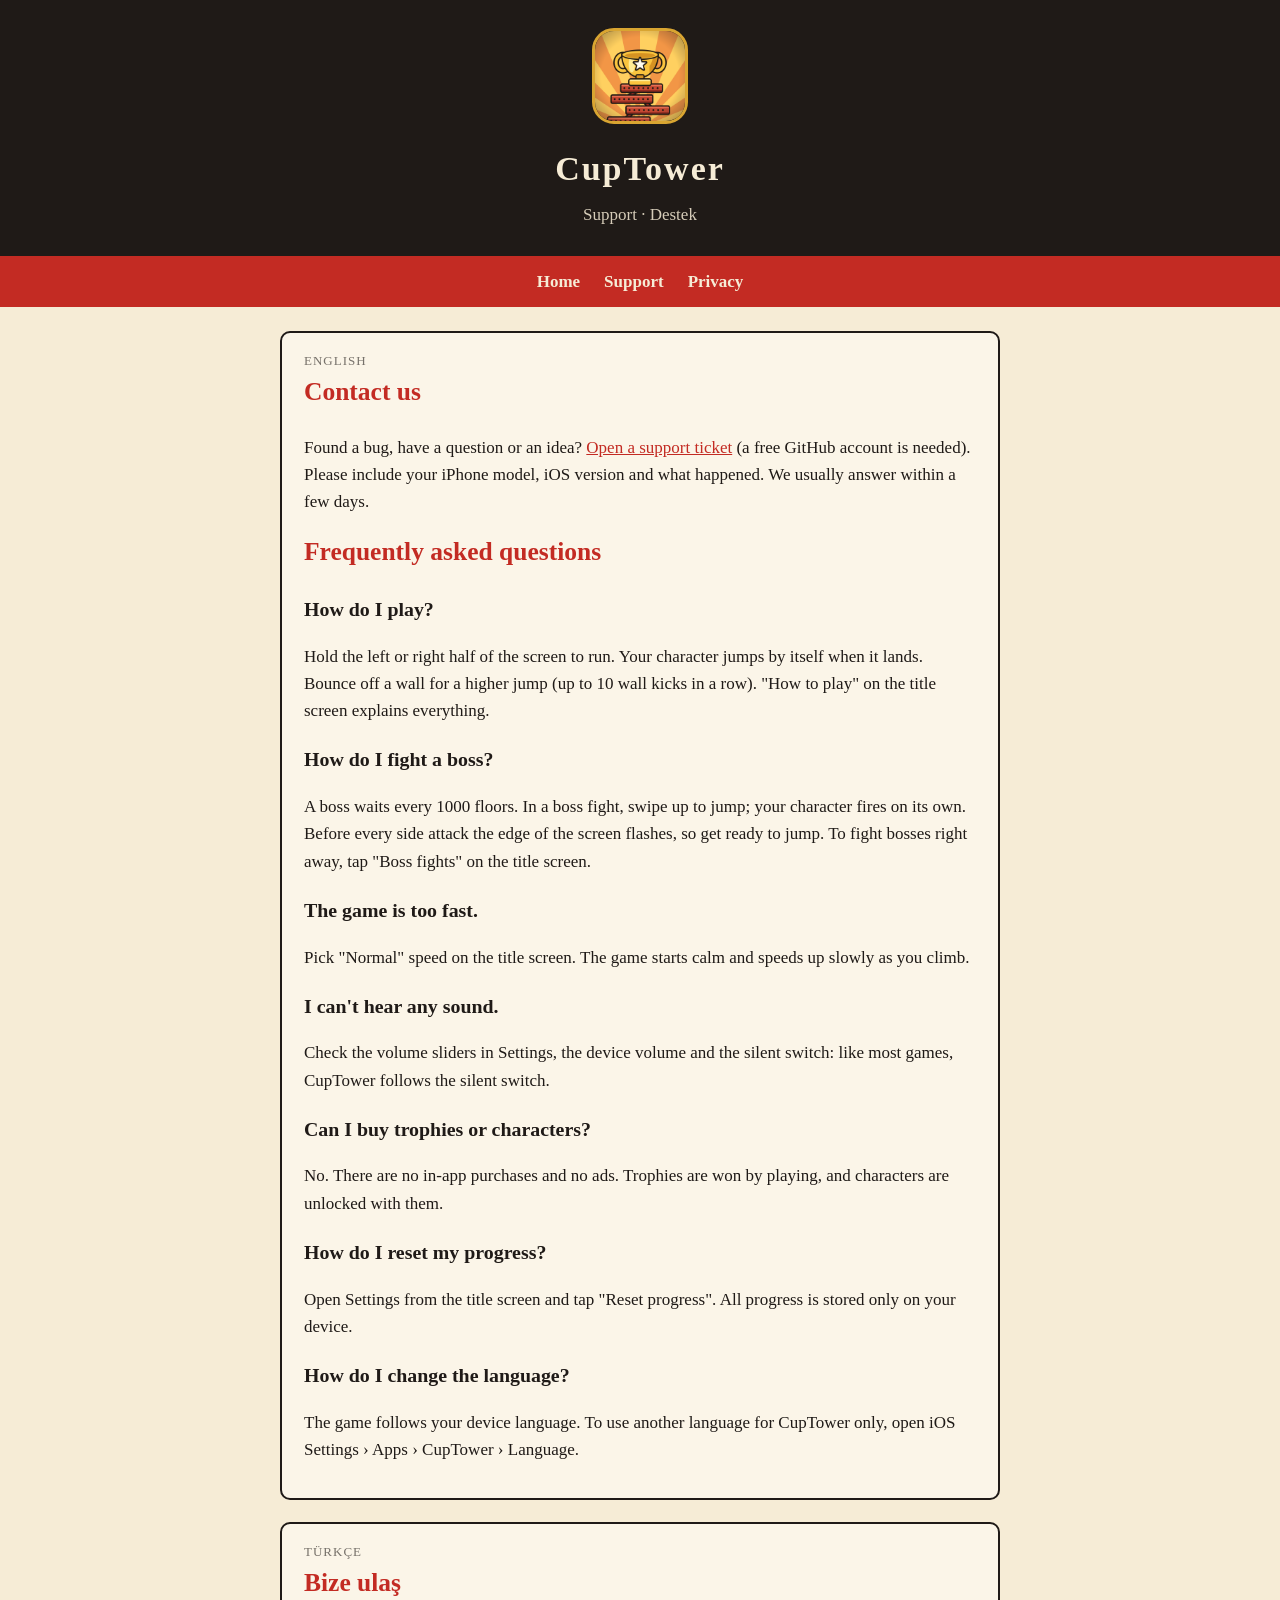
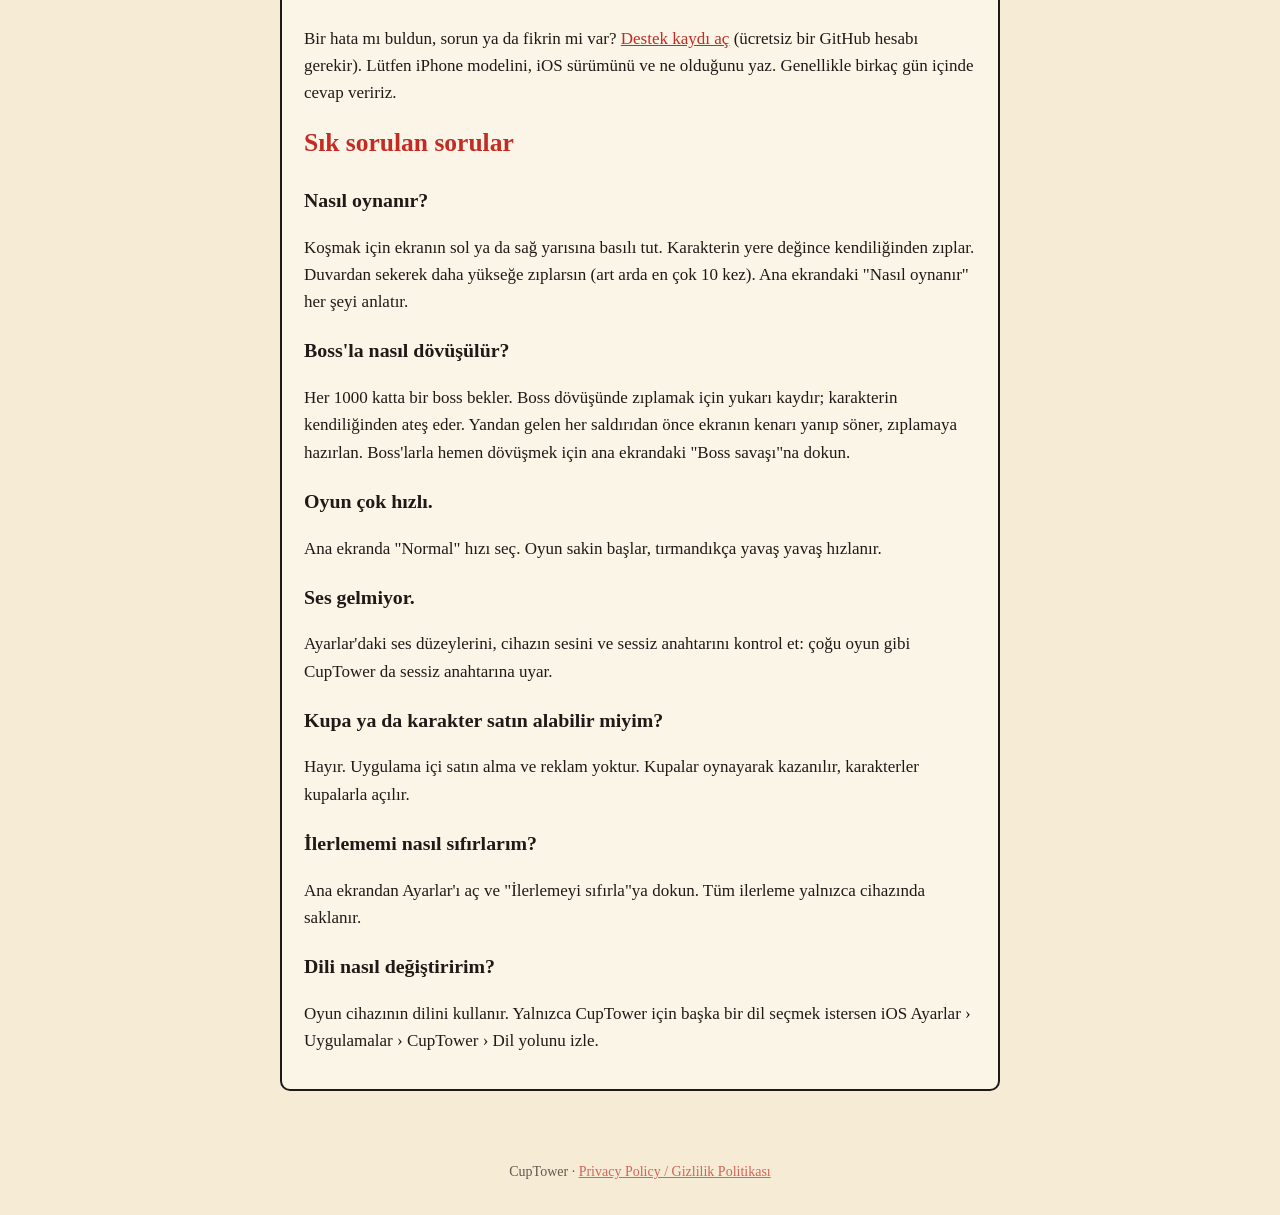
==== site/support.html @ 0b37d9e1 "App Store hazırlığı: benzerlik temizliği, gizlilik ve destek sayfaları, otomatik ekran görüntüleri -" ====
﻿<!doctype html>
<html lang="en">
<head>
<meta charset="utf-8">
<meta name="viewport" content="width=device-width, initial-scale=1">
<title>CupTower – Support / Destek</title>
<link rel="stylesheet" href="style.css">
</head>
<body>
<header><img src="icon.png" alt="CupTower icon"><h1>CupTower</h1><p>Support · Destek</p></header>
<nav><a href="index.html">Home</a><a href="support.html">Support</a><a href="privacy.html">Privacy</a></nav>
<main>
<section>
<div class="lang">English</div>
<h2>Contact us</h2>
<p>Found a bug, have a question or an idea? <a href="https://github.com/platuk/cuptower/issues/new">Open a support ticket</a> (a free GitHub account is needed). Please include your iPhone model, iOS version and what happened. We usually answer within a few days.</p>
<h2>Frequently asked questions</h2>
<h3>How do I play?</h3>
<p>Hold the left or right half of the screen to run. Your character jumps by itself when it lands. Bounce off a wall for a higher jump (up to 10 wall kicks in a row). "How to play" on the title screen explains everything.</p>
<h3>How do I fight a boss?</h3>
<p>A boss waits every 1000 floors. In a boss fight, swipe up to jump; your character fires on its own. Before every side attack the edge of the screen flashes, so get ready to jump. To fight bosses right away, tap "Boss fights" on the title screen.</p>
<h3>The game is too fast.</h3>
<p>Pick "Normal" speed on the title screen. The game starts calm and speeds up slowly as you climb.</p>
<h3>I can't hear any sound.</h3>
<p>Check the volume sliders in Settings, the device volume and the silent switch: like most games, CupTower follows the silent switch.</p>
<h3>Can I buy trophies or characters?</h3>
<p>No. There are no in-app purchases and no ads. Trophies are won by playing, and characters are unlocked with them.</p>
<h3>How do I reset my progress?</h3>
<p>Open Settings from the title screen and tap "Reset progress". All progress is stored only on your device.</p>
<h3>How do I change the language?</h3>
<p>The game follows your device language. To use another language for CupTower only, open iOS Settings › Apps › CupTower › Language.</p>
</section>
<section>
<div class="lang">Türkçe</div>
<h2>Bize ulaş</h2>
<p>Bir hata mı buldun, sorun ya da fikrin mi var? <a href="https://github.com/platuk/cuptower/issues/new">Destek kaydı aç</a> (ücretsiz bir GitHub hesabı gerekir). Lütfen iPhone modelini, iOS sürümünü ve ne olduğunu yaz. Genellikle birkaç gün içinde cevap veririz.</p>
<h2>Sık sorulan sorular</h2>
<h3>Nasıl oynanır?</h3>
<p>Koşmak için ekranın sol ya da sağ yarısına basılı tut. Karakterin yere değince kendiliğinden zıplar. Duvardan sekerek daha yükseğe zıplarsın (art arda en çok 10 kez). Ana ekrandaki "Nasıl oynanır" her şeyi anlatır.</p>
<h3>Boss'la nasıl dövüşülür?</h3>
<p>Her 1000 katta bir boss bekler. Boss dövüşünde zıplamak için yukarı kaydır; karakterin kendiliğinden ateş eder. Yandan gelen her saldırıdan önce ekranın kenarı yanıp söner, zıplamaya hazırlan. Boss'larla hemen dövüşmek için ana ekrandaki "Boss savaşı"na dokun.</p>
<h3>Oyun çok hızlı.</h3>
<p>Ana ekranda "Normal" hızı seç. Oyun sakin başlar, tırmandıkça yavaş yavaş hızlanır.</p>
<h3>Ses gelmiyor.</h3>
<p>Ayarlar'daki ses düzeylerini, cihazın sesini ve sessiz anahtarını kontrol et: çoğu oyun gibi CupTower da sessiz anahtarına uyar.</p>
<h3>Kupa ya da karakter satın alabilir miyim?</h3>
<p>Hayır. Uygulama içi satın alma ve reklam yoktur. Kupalar oynayarak kazanılır, karakterler kupalarla açılır.</p>
<h3>İlerlememi nasıl sıfırlarım?</h3>
<p>Ana ekrandan Ayarlar'ı aç ve "İlerlemeyi sıfırla"ya dokun. Tüm ilerleme yalnızca cihazında saklanır.</p>
<h3>Dili nasıl değiştiririm?</h3>
<p>Oyun cihazının dilini kullanır. Yalnızca CupTower için başka bir dil seçmek istersen iOS Ayarlar › Uygulamalar › CupTower › Dil yolunu izle.</p>
</section>
</main>
<footer>CupTower · <a href="privacy.html">Privacy Policy / Gizlilik Politikası</a></footer>
</body>
</html>
---- site/style.css ----
:root { --ink: #1f1a17; --cream: #f6ecd6; --paper: #fbf5e8; --red: #c32b23; --gold: #d9a531; }
* { box-sizing: border-box; }
body { margin: 0; background: var(--cream); color: var(--ink); font: 17px/1.6 Georgia, "Times New Roman", serif; }
header { background: var(--ink); color: var(--cream); padding: 28px 20px; text-align: center; }
header img { width: 96px; height: 96px; border-radius: 22px; border: 3px solid var(--gold); }
header h1 { margin: 10px 0 0; font-size: 34px; letter-spacing: 2px; }
header p { margin: 4px 0 0; opacity: .85; }
nav { text-align: center; padding: 12px; background: var(--red); }
nav a { color: var(--cream); margin: 0 12px; font-weight: bold; text-decoration: none; }
main { max-width: 760px; margin: 0 auto; padding: 24px 20px 48px; }
section { background: var(--paper); border: 2px solid var(--ink); border-radius: 10px; padding: 18px 22px; margin: 0 0 22px; }
h2 { margin-top: 0; color: var(--red); }
h3 { margin-bottom: 4px; }
a { color: var(--red); }
.lang { font-size: 13px; letter-spacing: 1px; text-transform: uppercase; opacity: .6; }
footer { text-align: center; font-size: 14px; opacity: .7; padding: 0 20px 32px; }
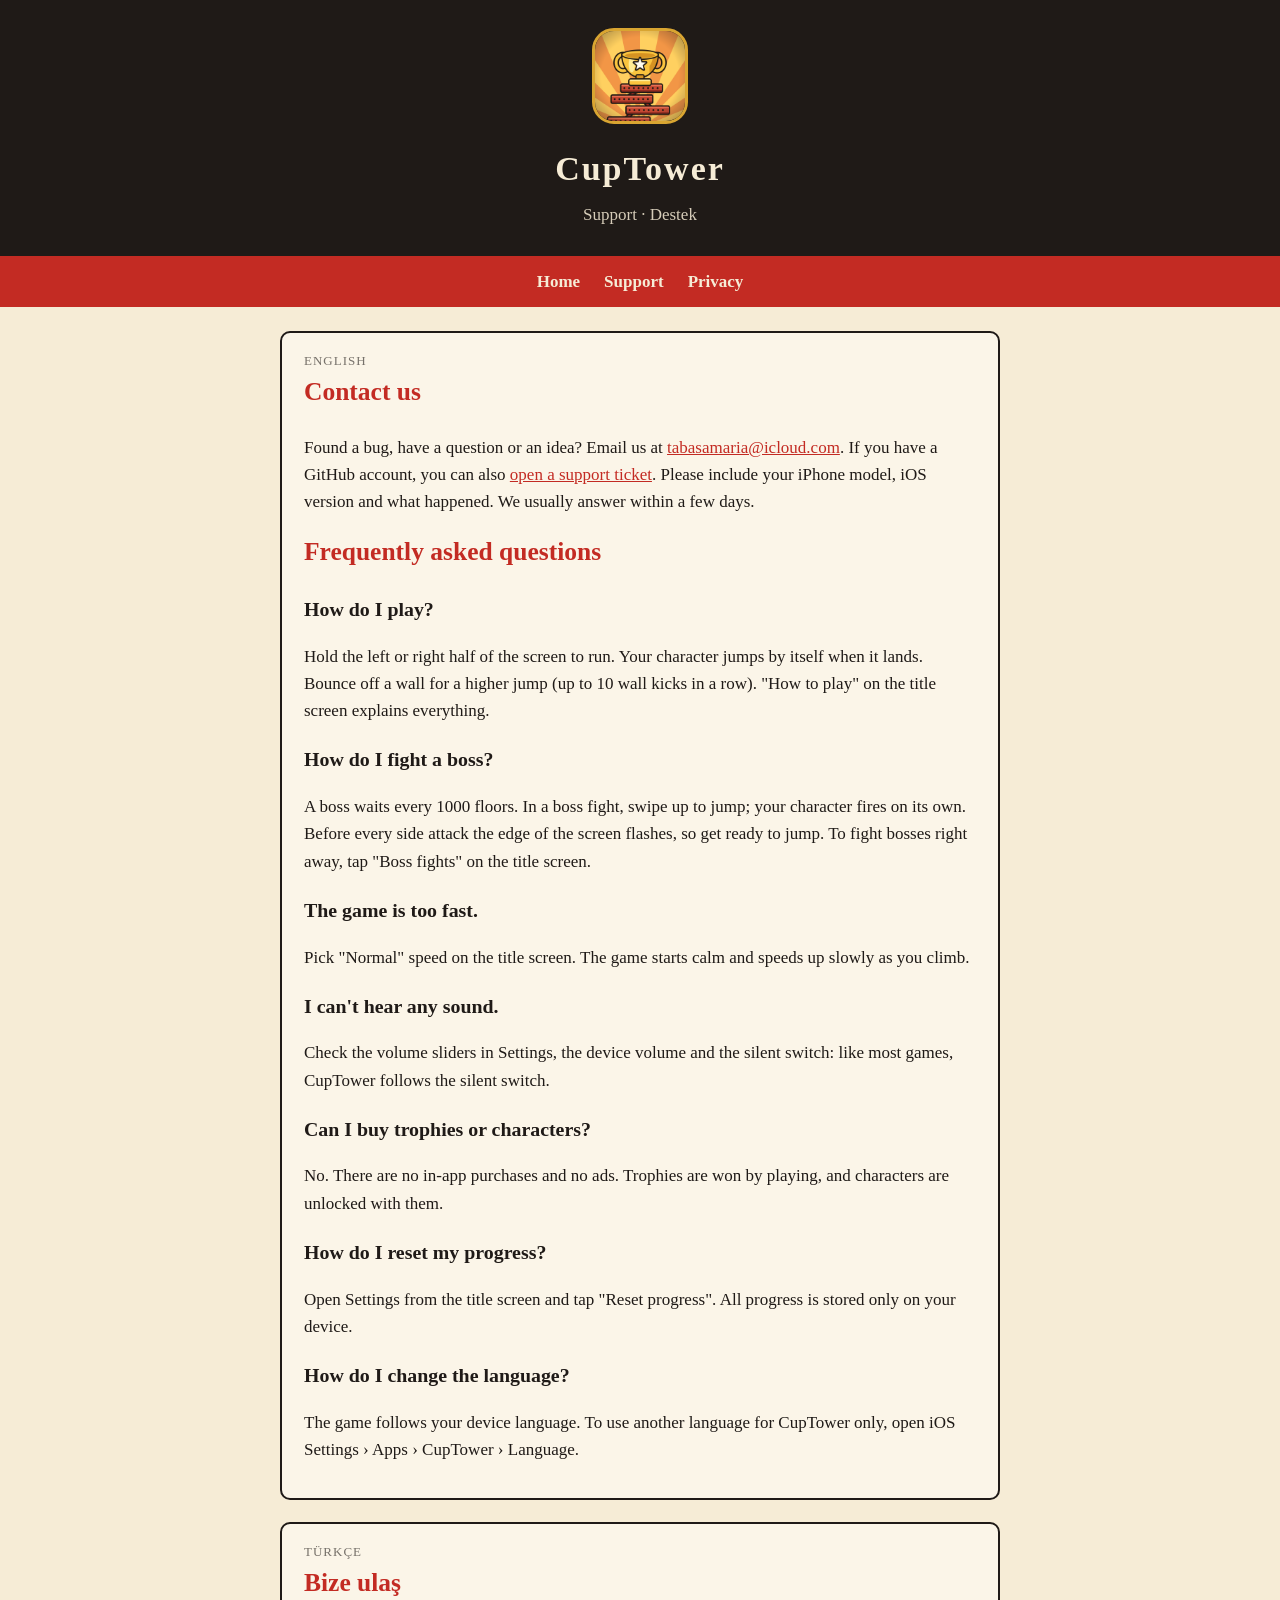
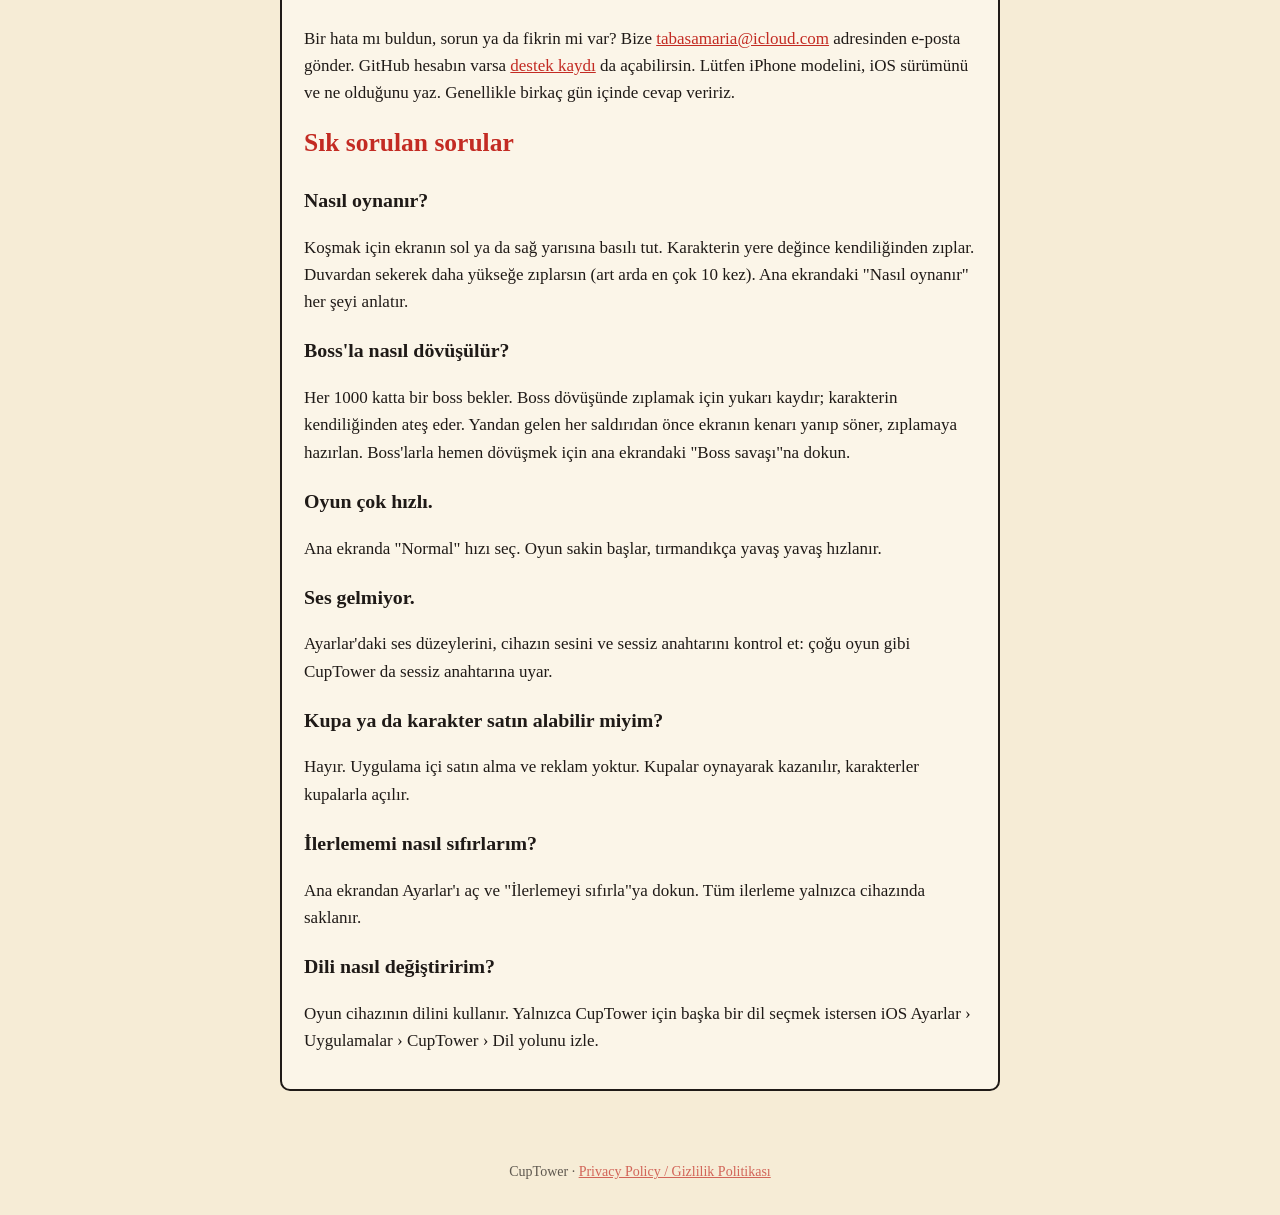
==== commit 66152623: "Destek sayfası: e-posta ile iletişim Co-Authored-By: Claude Opus 5.5 <noreply@anthropic.com>" ====
--- a/site/support.html
+++ b/site/support.html
@@ -1,4 +1,4 @@
-﻿<!doctype html>
+<!doctype html>
 <html lang="en">
 <head>
 <meta charset="utf-8">
@@ -13,7 +13,7 @@
 <section>
 <div class="lang">English</div>
 <h2>Contact us</h2>
-<p>Found a bug, have a question or an idea? <a href="https://github.com/platuk/cuptower/issues/new">Open a support ticket</a> (a free GitHub account is needed). Please include your iPhone model, iOS version and what happened. We usually answer within a few days.</p>
+<p>Found a bug, have a question or an idea? Email us at <a href="mailto:tabasamaria@icloud.com">tabasamaria@icloud.com</a>. If you have a GitHub account, you can also <a href="https://github.com/platuk/cuptower/issues/new">open a support ticket</a>. Please include your iPhone model, iOS version and what happened. We usually answer within a few days.</p>
 <h2>Frequently asked questions</h2>
 <h3>How do I play?</h3>
 <p>Hold the left or right half of the screen to run. Your character jumps by itself when it lands. Bounce off a wall for a higher jump (up to 10 wall kicks in a row). "How to play" on the title screen explains everything.</p>
@@ -33,7 +33,7 @@
 <section>
 <div class="lang">Türkçe</div>
 <h2>Bize ulaş</h2>
-<p>Bir hata mı buldun, sorun ya da fikrin mi var? <a href="https://github.com/platuk/cuptower/issues/new">Destek kaydı aç</a> (ücretsiz bir GitHub hesabı gerekir). Lütfen iPhone modelini, iOS sürümünü ve ne olduğunu yaz. Genellikle birkaç gün içinde cevap veririz.</p>
+<p>Bir hata mı buldun, sorun ya da fikrin mi var? Bize <a href="mailto:tabasamaria@icloud.com">tabasamaria@icloud.com</a> adresinden e-posta gönder. GitHub hesabın varsa <a href="https://github.com/platuk/cuptower/issues/new">destek kaydı</a> da açabilirsin. Lütfen iPhone modelini, iOS sürümünü ve ne olduğunu yaz. Genellikle birkaç gün içinde cevap veririz.</p>
 <h2>Sık sorulan sorular</h2>
 <h3>Nasıl oynanır?</h3>
 <p>Koşmak için ekranın sol ya da sağ yarısına basılı tut. Karakterin yere değince kendiliğinden zıplar. Duvardan sekerek daha yükseğe zıplarsın (art arda en çok 10 kez). Ana ekrandaki "Nasıl oynanır" her şeyi anlatır.</p>
